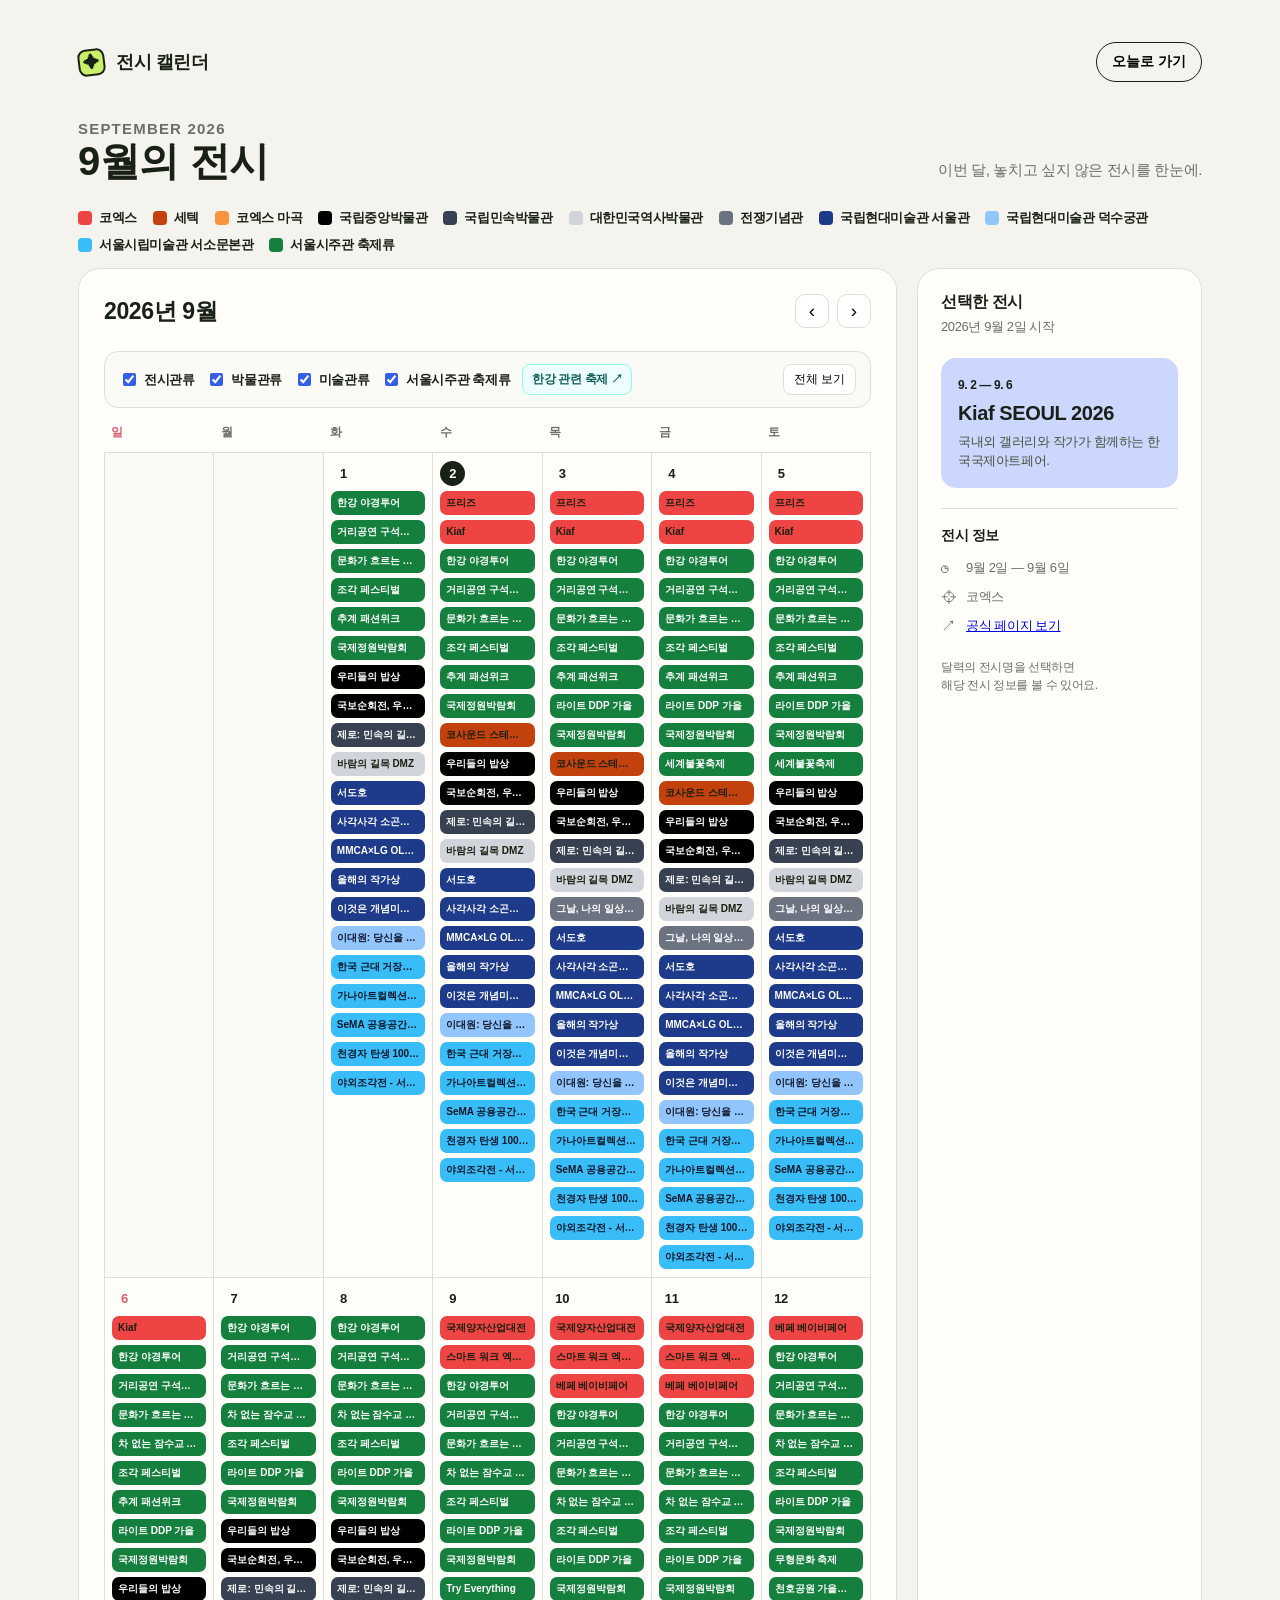
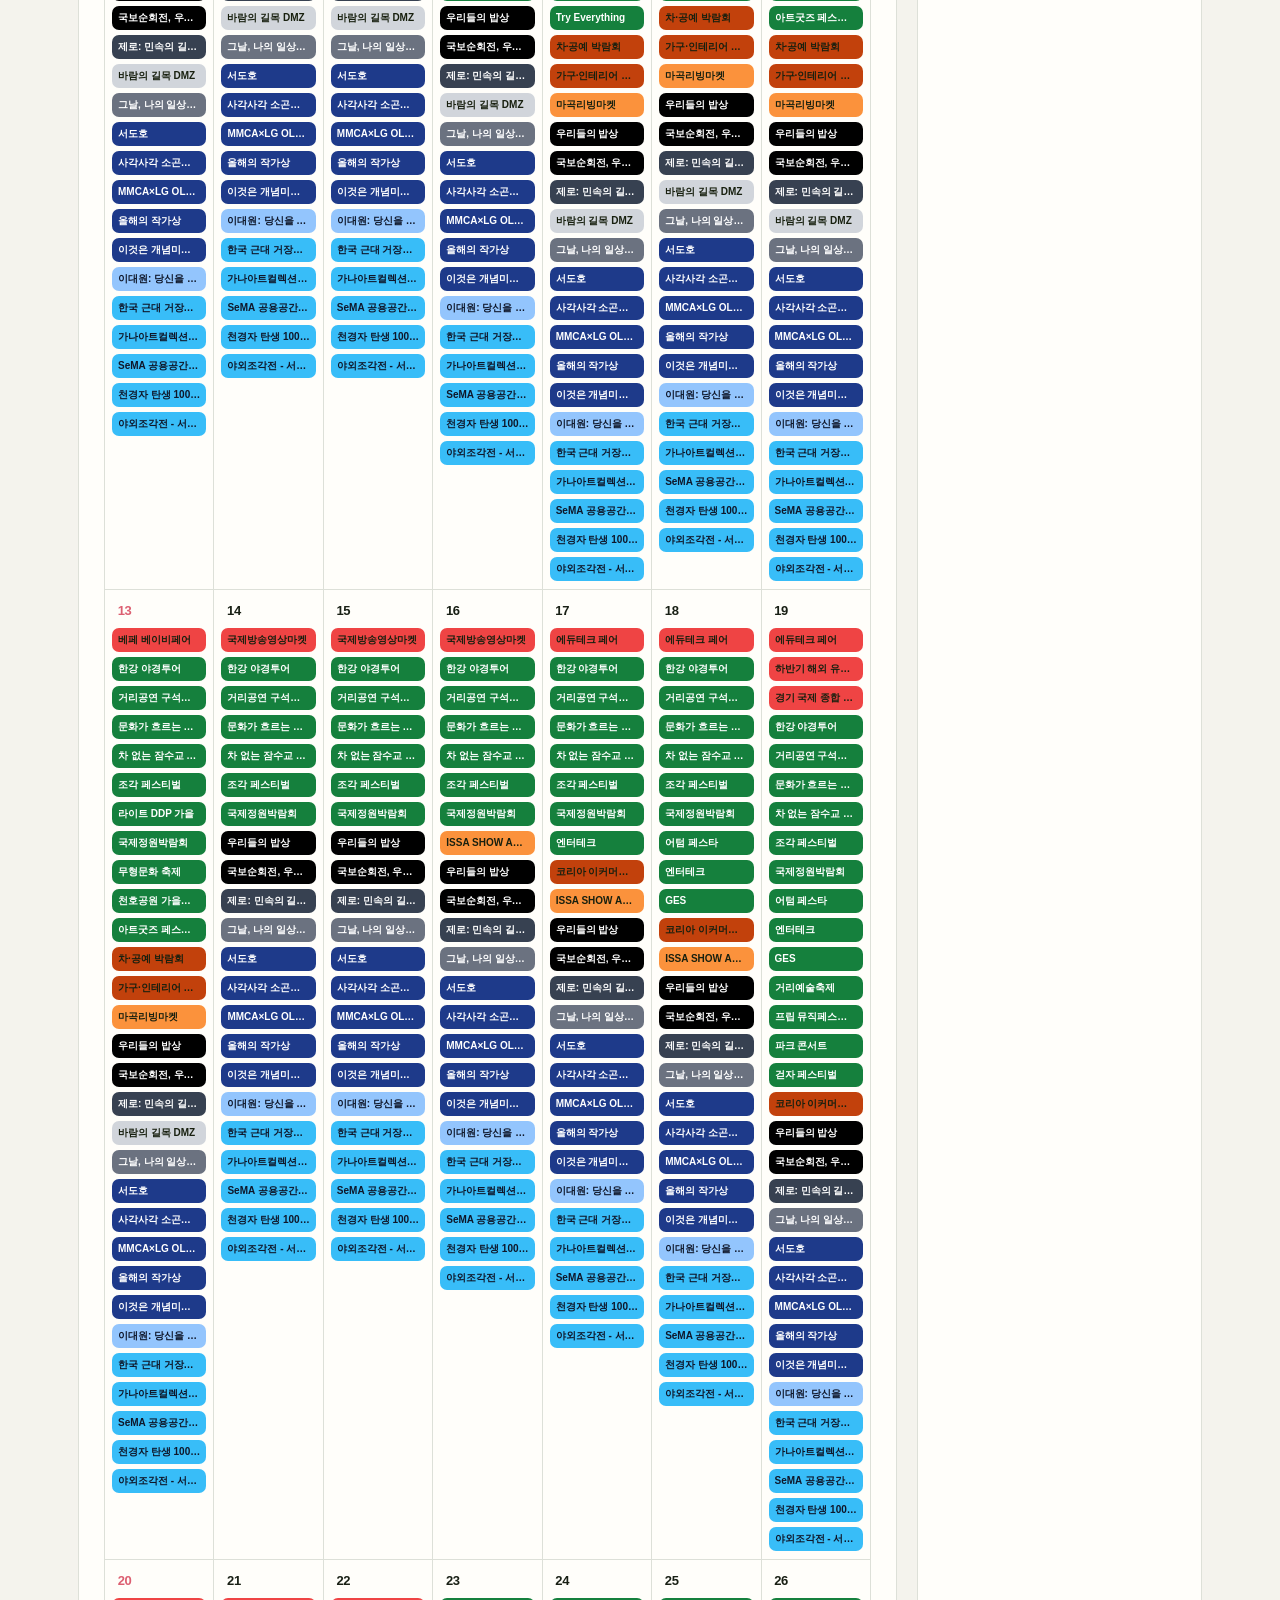
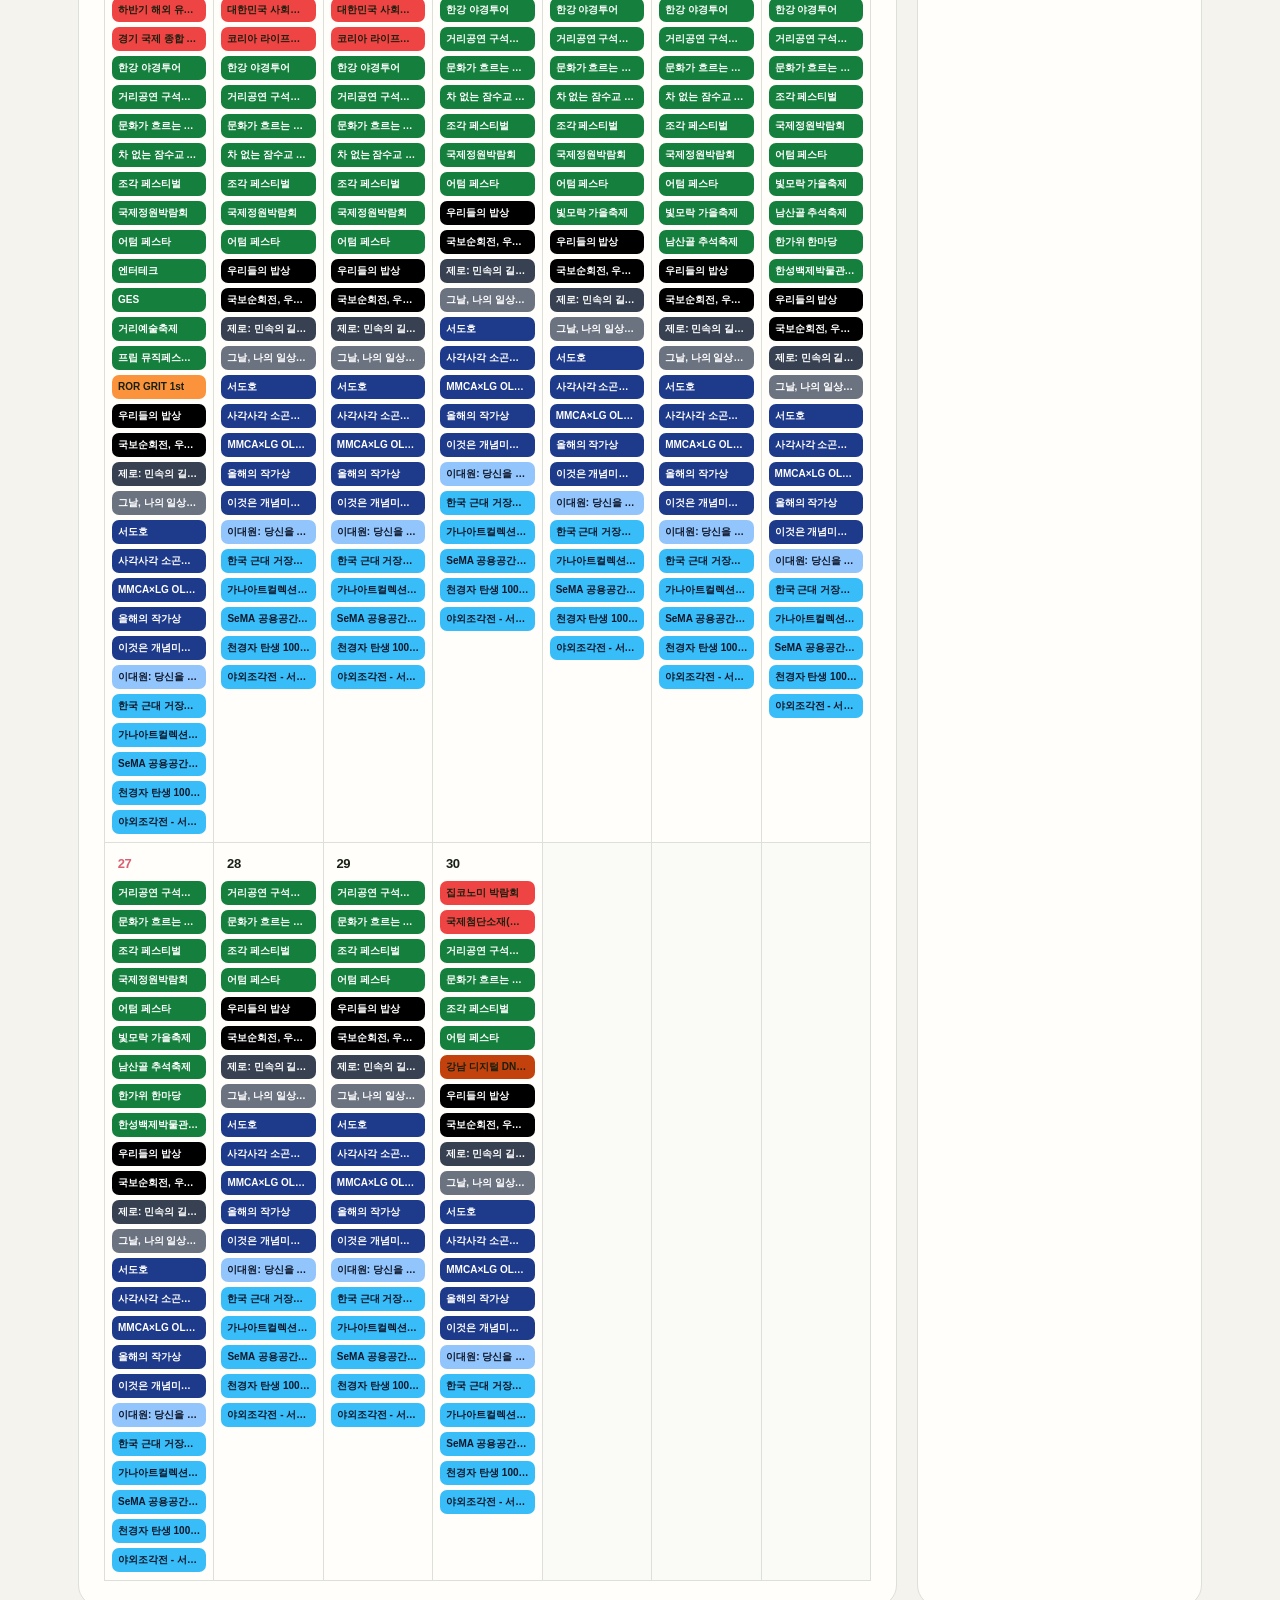
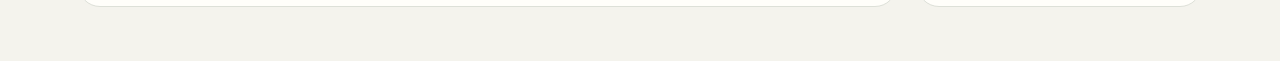
==== index.html @ 0a9fdd8b "Add files via upload" ====
<!doctype html>
<html lang="ko">
<head>
  <meta charset="UTF-8" />
  <meta name="viewport" content="width=device-width, initial-scale=1.0" />
  <title>전시 캘린더</title>
  <style>
    :root { --ink:#192015; --muted:#697167; --paper:#f4f3ed; --card:#fffefa; --line:#dde0d8; --lime:#c8f169; --blue:#355fe8; --pink:#fa9dc4; --orange:#ffad65; }
    *{box-sizing:border-box} body{margin:0;background:var(--paper);font-family:Inter, Pretendard, "Apple SD Gothic Neo", Arial,sans-serif;color:var(--ink);letter-spacing:-.025em}
    .page{max-width:1180px;margin:auto;padding:42px 28px 54px}.top{display:flex;align-items:center;justify-content:space-between;margin-bottom:38px}.brand{display:flex;align-items:center;gap:11px;font-size:18px;font-weight:800}.mark{width:27px;height:27px;background:var(--lime);border:2px solid var(--ink);border-radius:8px;display:grid;place-items:center;font-size:16px;transform:rotate(-7deg)}.today{border:1.5px solid var(--ink);background:transparent;border-radius:999px;padding:10px 15px;font:inherit;font-size:14px;font-weight:700;cursor:pointer}.intro{display:flex;align-items:end;justify-content:space-between;margin-bottom:26px}.kicker{color:var(--blue);font-size:13px;font-weight:800;text-transform:uppercase;letter-spacing:.08em;margin:0 0 9px}.intro h1{font-size:40px;line-height:1.08;margin:0;font-weight:800}.intro p{margin:0 0 3px;color:var(--muted);font-size:15px}.layout{display:grid;grid-template-columns:minmax(0,1fr) 285px;gap:20px}.calendar,.side{background:var(--card);border:1px solid var(--line);border-radius:22px}.calendar{padding:25px}.monthbar{display:flex;align-items:center;justify-content:space-between;margin-bottom:23px}.monthbar h2{margin:0;font-size:23px}.arrows{display:flex;gap:8px}.arrows button{width:34px;height:34px;border:1px solid var(--line);border-radius:10px;background:white;font-size:19px;cursor:pointer}.week,.grid{display:grid;grid-template-columns:repeat(7,1fr)}.week div{font-size:12px;font-weight:800;color:var(--muted);padding:0 7px 11px}.week div:first-child{color:#dc5f71}.grid{border-top:1px solid var(--line);border-left:1px solid var(--line)}.day{min-height:114px;padding:8px 7px;border-right:1px solid var(--line);border-bottom:1px solid var(--line);position:relative}.num{font-size:13px;font-weight:700;display:inline-grid;place-items:center;width:25px;height:25px;border-radius:50%}.sun .num{color:#dc5f71}.blank{background:#fafaf6}.event{display:block;width:100%;text-align:left;border:0;border-radius:7px;margin-top:5px;padding:5px 6px;color:#18200f;font:700 11px/1.2 inherit;cursor:pointer;white-space:nowrap;overflow:hidden;text-overflow:ellipsis}.blue{background:#ef9a9a}.orange{background:#d95c62}.purple{background:#f7c4c4}.magok{background:#ffcaca}.lime{background:#7ea6f2}.pink{background:#b4c9ff}.museum{background:#5279cf}.history{background:#9bb8f5}.war{background:#6b8ddd}.chosen .num{background:var(--ink);color:white}.side{padding:23px}.side h3{font-size:16px;margin:0 0 5px}.side .date{font-size:13px;color:var(--muted);margin-bottom:22px}.feature{background:var(--lime);border-radius:15px;padding:17px;margin-bottom:20px}.feature span{font-size:12px;font-weight:800}.feature h4{font-size:20px;line-height:1.2;margin:8px 0}.feature p{font-size:13px;line-height:1.45;margin:0;color:#45513a}.detail{border-top:1px solid var(--line);padding-top:18px}.detail h4{font-size:14px;margin:0 0 14px}.meta{display:flex;gap:10px;margin:11px 0;font-size:13px;color:var(--muted)}.icon{font-size:15px;width:15px}.hint{font-size:12px;color:var(--muted);line-height:1.5;margin:22px 0 0}@media(max-width:760px){.page{padding:25px 15px}.intro{display:block}.intro p{margin-top:12px}.layout{grid-template-columns:1fr}.side{display:none}.calendar{padding:15px;border-radius:17px}.day{min-height:72px;padding:5px}.event{font-size:9px;padding:4px}.intro h1{font-size:32px}.week div{padding:0 4px 9px}.monthbar{margin-bottom:16px}}
    .week,.grid{grid-template-columns:repeat(7,minmax(0,1fr))}
    .calendar,.day,.side{min-width:0}
    .event{max-width:100%;font-family:inherit;font-size:10px;font-weight:600;line-height:1.4}
    .feature h4,.feature p,.meta{overflow-wrap:anywhere}
    .event-name{display:block;overflow:hidden;text-overflow:ellipsis;white-space:nowrap}
    .event.blue,.event.orange,.event.purple,.event.magok{background:#ffdede}
    .event.blue{border:2px solid #e63946}.event.orange{border:2px solid #9b2226}.event.purple{border:2px solid #f77f00}.event.magok{border:2px solid #6a1b9a}
    .event.lime,.event.pink,.event.museum,.event.history,.event.war,.event.mmca,.event.mmcaD{background:#dce8ff}
    .event.lime{border:2px solid #1d4ed8}.event.pink{border:2px solid #06b6d4}.event.museum{border:2px solid #1e3a8a}.event.history{border:2px solid #16a34a}.event.war{border:2px solid #7c3aed}
    .event.blue,.event.orange,.event.purple,.event.magok,.event.lime,.event.pink,.event.museum,.event.history,.event.war,.event.mmca,.event.mmcaD{background:#f5f5f1;border:0}
    .venue-legend{display:none}
    .event.blue{background:#ef4444}.event.orange{background:#f97316}.event.purple{background:#c2410c}.event.magok{background:#fb923c}
    .event.lime{background:#111827;color:#fff}.event.pink{background:#374151;color:#fff}.event.museum{background:#000;color:#fff}.event.history{background:#d1d5db}.event.war{background:#6b7280;color:#fff}.event.mmca{background:#1e3a8a;color:#fff}.event.mmcaD{background:#93c5fd;color:#0f172a}.event.sema{background:#38bdf8;color:#0f172a}
    .event.festival{background:#15803d;color:#fff}
    .venue-legend{display:flex}.venue-legend .blue{background:#ef4444}.venue-legend .orange{background:#f97316}.venue-legend .purple{background:#c2410c}.venue-legend .magok{background:#fb923c}.venue-legend .museum{background:#000}.venue-legend .folk{background:#374151}.venue-legend .history{background:#d1d5db}.venue-legend .war{background:#6b7280}.venue-legend .mmca{background:#1e3a8a}.venue-legend .mmcaD{background:#93c5fd}.venue-legend .sema{background:#38bdf8}.venue-legend .festival{background:#15803d}
    .event-period{display:block;font-size:12px;font-weight:400;margin-top:2px}
    .venue-legend{display:flex;flex-wrap:wrap;gap:9px 16px;margin:0 0 14px;font-size:13px;font-weight:600}.venue-legend span{display:flex;align-items:center;gap:7px;white-space:nowrap}.venue-legend i{display:inline-block;flex:0 0 14px;width:14px;height:14px;border-radius:4px}.feature{background:#cbd7ff}
    .purple{background:#f7c4c4}.magok{background:#ffcaca}.museum{background:#5279cf}.folk{background:#b4c9ff}.history{background:#9bb8f5}.war{background:#6b8ddd}
    .filters{display:flex;align-items:center;gap:12px;flex-wrap:wrap;margin:0 0 16px;padding:12px 14px;border:1px solid var(--line);border-radius:14px;background:#fafaf6;font-size:13px}.filters label{display:flex;align-items:center;gap:5px;font-weight:600}.filters input{accent-color:var(--blue)}.external-filter{display:inline-flex;align-items:center;padding:6px 9px;border:1px solid #99f6e4;border-radius:8px;background:#ecfeff;color:#115e59;text-decoration:none;font-weight:700;font-size:12px}.filters button{margin-left:auto;border:1px solid var(--line);border-radius:8px;background:#fff;padding:6px 10px;cursor:pointer;font:inherit;font-size:12px}
    .timeline{display:none;margin:0 0 18px;padding:10px;border:1px solid var(--line);border-radius:12px;background:#fafaf6;overflow:hidden}.timeline-grid,.timeline-ruler{display:grid;grid-template-columns:repeat(30,minmax(0,1fr));gap:3px;align-items:center}.timeline-ruler{margin-bottom:6px;font-size:10px;color:var(--muted);text-align:center}.timeline-bar{grid-column:var(--start)/var(--end);height:22px;border-radius:6px;padding:3px 7px;white-space:nowrap;overflow:hidden;text-overflow:ellipsis;font-size:10px;font-weight:700;color:#fff}.timeline-bar.museum{background:#111827}.timeline-bar.art{background:#2563eb}.timeline-bar.venue{background:#ef4444}.timeline-bar.festival{background:#16a34a}
    .view-switch{display:none}
  </style>
</head>
<body>
  <main class="page">
    <header class="top"><div class="brand"><span class="mark">✦</span> 전시 캘린더</div><button class="today">오늘로 가기</button></header>
    <section class="intro"><div><p class="kicker">September 2026</p><h1>9월의 전시</h1></div><p>이번 달, 놓치고 싶지 않은 전시를 한눈에.</p></section>
    <div class="venue-legend" aria-label="전시장 색상 안내"><span><i class="blue"></i>코엑스</span><span><i class="purple"></i>세텍</span><span><i class="magok"></i>코엑스 마곡</span><span><i class="museum"></i>국립중앙박물관</span><span><i class="folk"></i>국립민속박물관</span><span><i class="history"></i>대한민국역사박물관</span><span><i class="war"></i>전쟁기념관</span><span><i class="mmca"></i>국립현대미술관 서울관</span><span><i class="mmcaD"></i>국립현대미술관 덕수궁관</span><span><i class="sema"></i>서울시립미술관 서소문본관</span><span><i class="festival"></i>서울시주관 축제류</span></div>
    <section class="layout"><div class="calendar"><div class="monthbar"><h2>2026년 9월</h2><div class="arrows"><button aria-label="이전 달">‹</button><button aria-label="다음 달">›</button></div></div><div class="filters" aria-label="전시 유형 필터"><label><input type="checkbox" value="venue" checked>전시관류</label><label><input type="checkbox" value="museum" checked>박물관류</label><label><input type="checkbox" value="art" checked>미술관류</label><label><input type="checkbox" value="festival" checked>서울시주관 축제류</label><a class="external-filter" href="https://hangang.seoul.go.kr/www/eventMng/list.do?srchType=list&evntSn=&mid=538&pageNo=1&keyword=&opt4=&opt11=&opt12=&opt13=&opt14=Y" target="_blank" rel="noopener">한강 관련 축제 ↗</a><button id="resetFilters" type="button">전체 보기</button></div><div class="week"><div>일</div><div>월</div><div>화</div><div>수</div><div>목</div><div>금</div><div>토</div></div><div class="grid" id="calendar"></div></div>
      <aside class="side"><h3 id="sideTitle">선택한 전시</h3><div class="date" id="sideDate">2026년 9월 2일 시작</div><div class="feature" id="feature"><span>9. 2 — 9. 6</span><h4>Kiaf SEOUL 2026</h4><p>국내외 갤러리와 작가가 함께하는 한국국제아트페어.</p></div><div class="detail"><h4>전시 정보</h4><div class="meta"><span class="icon">◷</span><span id="period">9월 2일 — 9월 6일</span></div><div class="meta"><span class="icon">⌖</span><span id="place">코엑스</span></div><div class="meta"><span class="icon">↗</span><a id="officialLink" href="https://www.coex.co.kr/event/exhibitions-calendar/" target="_blank" rel="noopener">공식 페이지 보기</a></div></div><p class="hint">달력의 전시명을 선택하면<br/>해당 전시 정보를 볼 수 있어요.</p></aside>
    </section>
  </main>
  <script>
    const events=[{d:2,n:'프리즈 서울 2026',c:'blue',end:5},{d:2,n:'Kiaf SEOUL 2026',c:'lime',end:6},{d:9,n:'국제양자산업대전',c:'pink',end:11},{d:9,n:'스마트 워크 엑스포',c:'orange',end:11},{d:10,n:'베페 베이비페어',c:'lime',end:13},{d:14,n:'2026년 국제방송영상마켓',c:'orange',end:16},{d:17,n:'에듀테크 페어',c:'blue',end:19},{d:19,n:'2026 하반기 해외 유학박람회 / 이민박람회',c:'pink',end:20},{d:19,n:'경기 국제 종합 학술대회 및 치과기자재 전시회(GAMEX 2026)',c:'lime',end:20},{d:21,n:'제3회 대한민국 사회적가치 페스타',c:'blue',end:22},{d:21,n:'코리아 라이프사이언스 위크 2026',c:'orange',end:22},{d:30,n:'제12회 집코노미 박람회 2026',c:'pink',end:1,endMonth:10},{d:30,n:'제14회국제첨단소재(세라믹, 탄소, 접착코팅필름)기술대전',c:'lime',end:2,endMonth:10}];
    events.forEach(event=>event.venue='코엑스');
    events.push(
      {d:2,end:4,n:'제19회 폐기물·자원순환산업전(RETECH) & 차세대 분체·유체기술전(A-POWDER TECH)',c:'orange',venue:'킨텍스'},
      {d:4,end:4,n:'제18회 자원순환의 날',c:'pink',venue:'킨텍스'},
      {d:4,end:6,n:'궁디팡팡 캣페스타 ILSAN',c:'blue',venue:'킨텍스'},
      {d:9,end:11,n:'이차전지 소재 · 부품 및 장비전 (K-BATTERY SHOW 2026)',c:'lime',venue:'킨텍스'},
      {d:9,end:11,n:'제6회 국제 운송 · 공급망관리 산업전',c:'blue',venue:'킨텍스'},
      {d:18,end:20,n:'2026 로컬 콘텐츠 페스타',c:'orange',venue:'킨텍스'},
      {d:30,end:2,endMonth:10,n:'2026 산학연협력 EXPO',c:'blue',venue:'킨텍스'}
    );
    events.push(
      {d:1,end:26,n:'한강 야경투어',venue:'서울시주관 축제류'},
      {d:1,end:30,n:'서울 거리공연 구석구석 라이브',venue:'서울시주관 축제류'},
      {d:1,end:30,n:'문화가 흐르는 서울광장',venue:'서울시주관 축제류'},
      {d:6,end:25,n:'차 없는 잠수교 뚜벅뚜벅 축제',venue:'서울시주관 축제류'},
      {d:1,end:30,n:'서울 조각 페스티벌',venue:'서울시주관 축제류'},
      {d:1,end:6,n:'2026 추계 서울 패션위크',venue:'서울시주관 축제류'},
      {d:3,end:13,n:'서울라이트 DDP 2026 가을',venue:'서울시주관 축제류'},
      {d:1,end:27,n:'서울국제정원박람회',venue:'서울시주관 축제류'},
      {d:4,end:5,n:'서울세계불꽃축제',venue:'서울시주관 축제류'},
      {d:9,end:10,n:'Try Everything',venue:'서울시주관 축제류'},
      {d:12,end:13,n:'서울 무형문화 축제',venue:'서울시주관 축제류'},
      {d:12,end:13,n:'2026 천호공원 가을축제',venue:'서울시주관 축제류'},
      {d:12,end:13,n:'서울 아트굿즈 페스티벌',venue:'서울시주관 축제류'},
      {d:18,end:30,n:'2026 서울 어텀 페스타',venue:'서울시주관 축제류'},
      {d:17,end:20,n:'엔터테크 서울',venue:'서울시주관 축제류'},
      {d:18,end:20,n:'GES 2026',venue:'서울시주관 축제류'},
      {d:19,end:20,n:'서울거리예술축제',venue:'서울시주관 축제류'},
      {d:19,end:20,n:'2026 서울 프립 뮤직페스티벌',venue:'서울시주관 축제류'},
      {d:19,end:19,n:'파크 콘서트',venue:'서울시주관 축제류'},
      {d:19,end:19,n:'서울 걷자 페스티벌',venue:'서울시주관 축제류'},
      {d:24,end:27,n:'빛모락 가을축제',venue:'서울시주관 축제류'},
      {d:25,end:27,n:'남산골 추석축제',venue:'서울시주관 축제류'},
      {d:26,end:27,n:'한가위 한마당',venue:'서울시주관 축제류'},
      {d:26,end:27,n:'한성백제박물관 한가위 큰잔치',venue:'서울시주관 축제류'}
    );
    events.push(
      {d:2,end:4,n:'코사운드 스테이지테크 2026',venue:'세텍'},
      {d:10,end:13,n:'2026 서울 차·공예 박람회',venue:'세텍'},
      {d:10,end:13,n:'2026 서울 가구·인테리어 박람회',venue:'세텍'},
      {d:17,end:19,n:'2026 코리아 이커머스 페어',venue:'세텍'},
      {d:30,end:30,n:'강남 디지털 DNA 페스티벌',venue:'세텍'}
    );
    events.push(
      {d:10,end:13,n:'마곡리빙마켓',venue:'코엑스 마곡'},
      {d:16,end:18,n:'ISSA SHOW ASIA 2026',venue:'코엑스 마곡'},
      {d:20,end:20,n:'ROR GRIT SEOUL 1st',venue:'코엑스 마곡'}
    );
    events.push(
      {d:1,end:30,n:'우리들의 밥상',venue:'국립중앙박물관'},
      {d:1,end:30,n:'국보순회전, 우리 동네에서 만나는 보물',venue:'국립중앙박물관'}
    );
    events.push(
      {d:1,end:30,n:'제로: 민속의 길에서 만난 북한',venue:'국립민속박물관'}
    );
    events.splice(0, events.length, ...events.filter(event=>event.venue!=='킨텍스'));
    events.push(
      {d:1,end:13,n:'바람의 길목 DMZ',venue:'대한민국역사박물관'}
    );
    events.push(
      {d:3,end:30,n:'그날, 나의 일상은 전쟁이 되었다',venue:'전쟁기념관'}
    );
    events.push(
      {d:1,end:30,n:'서도호',venue:'국립현대미술관'},
      {d:1,end:30,n:'사각사각 소곤소곤',venue:'국립현대미술관'},
      {d:1,end:30,n:'MMCA×LG OLED 시리즈 2026',venue:'국립현대미술관'},
      {d:1,end:30,n:'올해의 작가상 2026',venue:'국립현대미술관'},
      {d:1,end:30,n:'이것은 개념미술이 (아니)다',venue:'국립현대미술관'}
    );
    events.push({d:1,end:30,n:'이대원: 당신을 슬프게 하는 것은 하나도 없다',venue:'국립현대미술관 덕수궁관'});
    events.push(
      {d:1,end:30,n:'2026년 한국 근대 거장전 《유영국: 산은 내 안에 있다》',venue:'서울시립미술관 서소문본관'},
      {d:1,end:30,n:'가나아트컬렉션 《기술의 저변: 경계에 선 장면들》',venue:'서울시립미술관 서소문본관'},
      {d:1,end:30,n:'SeMA 공용공간 프로젝트 《영원히 교차하는 춤》',venue:'서울시립미술관 서소문본관'},
      {d:1,end:30,n:'천경자 탄생 100주년 기념 《영혼을 울리는 바람을 향하여》',venue:'서울시립미술관 서소문본관'},
      {d:1,end:30,n:'야외조각전 - 서소문본관',venue:'서울시립미술관 서소문본관'}
    );
    const venueColors={'코엑스':'blue','킨텍스':'orange','세텍':'purple','코엑스 마곡':'magok','국립중앙박물관':'museum','국립민속박물관':'pink','대한민국역사박물관':'history','전쟁기념관':'war','국립현대미술관':'mmca','국립현대미술관 덕수궁관':'mmcaD','서울시립미술관 서소문본관':'sema'};
    const venueLinks={'코엑스':'https://www.coex.co.kr/event/exhibitions-calendar/','킨텍스':'https://www.kintex.com/web/ko/event/clist.do?searchType=11','세텍':'https://www.setec.or.kr/front/schedule/calendar.do','코엑스 마곡':'https://coexmagok.co.kr/event-schedule/calendar/','국립중앙박물관':'https://www.museum.go.kr/MUSEUM/contents/M0202010000.do?menuId=current','국립민속박물관':'https://www.nfm.go.kr/user/planexhibition/home/20/selectPlanExhibitionNList.do?planExhibitionGbn=HOME','대한민국역사박물관':'https://www.much.go.kr/MUCH/contents/M02010100000.do?searchExhDivision=play&schExhCategory=EXH01','전쟁기념관':'https://www.warmemo.or.kr:8443/Home/H20000/H20200/boardList','국립현대미술관':'https://www.mmca.go.kr/exhibitions/progressList.do','국립현대미술관 덕수궁관':'https://www.mmca.go.kr/exhibitions/progressList.do','서울시립미술관 서소문본관':'https://sema.seoul.go.kr/kr/whatson/landing','서울시주관 축제류':'https://festival.seoul.go.kr/festival/year/loadMap.do'};
    const actualPeriods={'우리들의 밥상':['7월 1일','10월 25일'],'국보순회전, 우리 동네에서 만나는 보물':['5월 19일','11월 29일'],'제로: 민속의 길에서 만난 북한':['8월 12일','2027년 2월 14일'],'바람의 길목 DMZ':['6월 11일','9월 13일'],'그날, 나의 일상은 전쟁이 되었다':['9월 3일','11월 29일'],'서도호':['8월 27일','2027년 2월 9일'],'사각사각 소곤소곤':['8월 15일','10월 25일'],'MMCA×LG OLED 시리즈 2026':['7월 31일','11월 29일'],'올해의 작가상 2026':['7월 24일','12월 6일'],'이것은 개념미술이 (아니)다':['6월 19일','10월 11일'],'이대원: 당신을 슬프게 하는 것은 하나도 없다':['8월 6일','11월 8일'],'2026년 한국 근대 거장전 《유영국: 산은 내 안에 있다》':['5월 19일','10월 25일'],'가나아트컬렉션 《기술의 저변: 경계에 선 장면들》':['4월 16일','11월 22일'],'SeMA 공용공간 프로젝트 《영원히 교차하는 춤》':['2025년 8월 13일','2026년 12월 31일'],'천경자 탄생 100주년 기념 《영혼을 울리는 바람을 향하여》':['상시','상시'],'야외조각전 - 서소문본관':['상시','상시']};
    const venueBackgrounds={'코엑스':'#ef9a9a','킨텍스':'#d95c62','세텍':'#f7c4c4','코엑스 마곡':'#ffcaca','국립중앙박물관':'#5279cf','국립민속박물관':'#b4c9ff','대한민국역사박물관':'#9bb8f5','전쟁기념관':'#6b8ddd','국립현대미술관':'#bfdbfe','국립현대미술관 덕수궁관':'#dbeafe','서울시립미술관 서소문본관':'#bae6fd','서울시주관 축제류':'#bbf7d0'};
    const museumVenues=['국립중앙박물관','국립민속박물관','대한민국역사박물관','전쟁기념관'];
    const artVenues=['국립현대미술관','국립현대미술관 덕수궁관','서울시립미술관 서소문본관'];
    events.forEach(event=>{event.c=venueColors[event.venue]||'festival';event.link=venueLinks[event.venue];event.actual=actualPeriods[event.n];event.category=event.venue==='서울시주관 축제류'?'festival':museumVenues.includes(event.venue)?'museum':artVenues.includes(event.venue)?'art':'venue'});
    const grid=document.querySelector('#calendar'); for(let i=0;i<2;i++)grid.innerHTML+='<div class="day blank"></div>'; for(let d=1;d<=30;d++){const e=events.filter(x=>d>=x.d&&d<=(x.endMonth===10?30:x.end)); const el=document.createElement('div');el.className='day '+(d===6||d===13||d===20||d===27?'sun ':'')+(d===2?'chosen':'');el.innerHTML='<span class="num">'+d+'</span>'+e.map(x=>'<button class="event '+x.c+'" data-name="'+x.n+'" data-start="'+x.d+'" data-end="'+x.end+'"><span class="event-name">'+x.n+'</span></button>').join('');grid.append(el)} for(let i=0;i<3;i++)grid.innerHTML+='<div class="day blank"></div>';
    document.querySelectorAll('.event').forEach(b=>{b.type='button';b.title=b.dataset.name;b.onclick=(e)=>{e.preventDefault();e.stopPropagation();const event=events.find(x=>x.n===b.dataset.name);const endMonth=event.endMonth||9;const actual=event.actual||['9월 '+b.dataset.start+'일',endMonth+'월 '+b.dataset.end+'일'];document.querySelectorAll('.chosen').forEach(x=>x.classList.remove('chosen'));b.parentElement.classList.add('chosen');document.querySelector('#sideTitle').textContent='선택한 전시';document.querySelector('#sideDate').textContent=actual[0]+' 시작';document.querySelector('#feature h4').textContent=b.dataset.name;document.querySelector('#feature').style.background=venueBackgrounds[event.venue];document.querySelector('#feature p').textContent=event.venue+' 공식 일정에 등록된 전시회입니다.';document.querySelector('#feature span').textContent=actual[0]+' — '+actual[1];document.querySelector('#period').textContent=actual[0]+' — '+actual[1];document.querySelector('#place').textContent=event.venue;document.querySelector('#officialLink').href=event.link||'#'}});
    document.querySelectorAll('.event').forEach(b=>{const event=events.find(x=>x.n===b.dataset.name);b.dataset.category=event.category});
    const filterBoxes=[...document.querySelectorAll('.filters input')]; const applyFilters=()=>{const active=filterBoxes.filter(x=>x.checked).map(x=>x.value);document.querySelectorAll('.event,.timeline-bar').forEach(b=>b.style.display=active.includes(b.dataset.category)?'block':'none')}; filterBoxes.forEach(x=>x.addEventListener('change',applyFilters)); document.querySelector('#resetFilters').onclick=()=>{filterBoxes.forEach(x=>x.checked=true);applyFilters()};
    const conciseName = name => name.replace(/\b20\d{2}년?\s*/g,'').replace(/제\s*\d+\s*회\s*/g,'').replace(/서울|SEOUL|KOREA/gi,'').replace(/\s+/g,' ').trim();
    document.querySelectorAll('.event-name').forEach(label=>{label.textContent=conciseName(label.textContent)});
  </script>
</body>
</html>
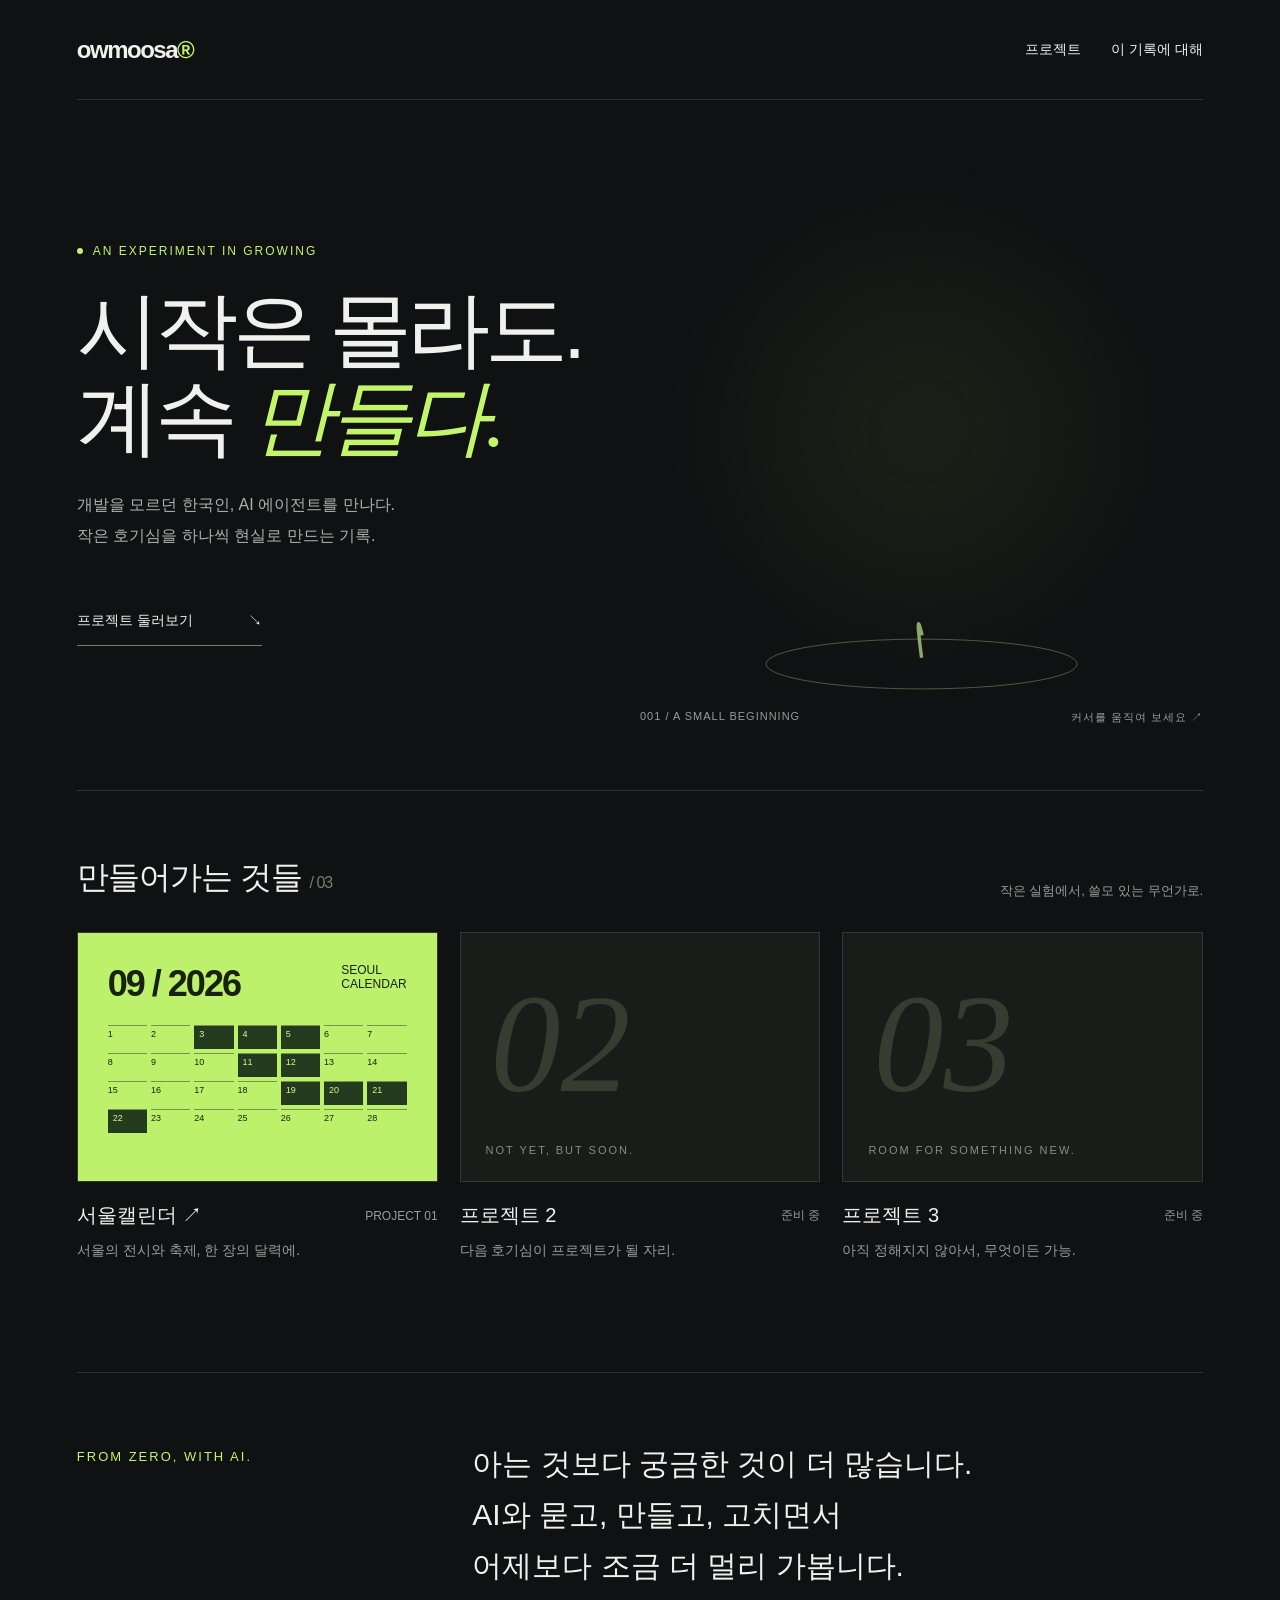
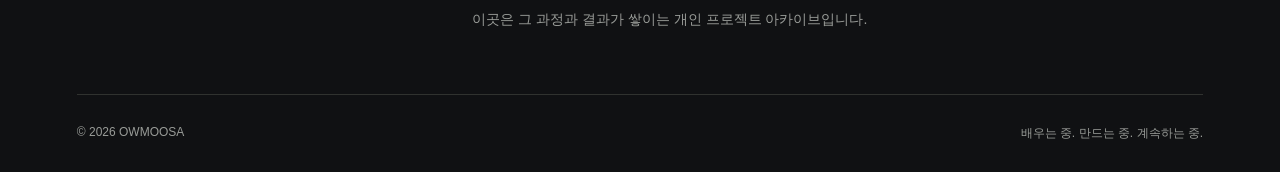
==== commit d9080156: "Update calendar and project homepage" ====
--- a/index.html
+++ b/index.html
@@ -1,144 +1,2 @@
 <!doctype html>
-<html lang="ko">
-<head>
-  <meta charset="UTF-8" />
-  <meta name="viewport" content="width=device-width, initial-scale=1.0" />
-  <title>전시 캘린더</title>
-  <style>
-    :root { --ink:#192015; --muted:#697167; --paper:#f4f3ed; --card:#fffefa; --line:#dde0d8; --lime:#c8f169; --blue:#355fe8; --pink:#fa9dc4; --orange:#ffad65; }
-    *{box-sizing:border-box} body{margin:0;background:var(--paper);font-family:Inter, Pretendard, "Apple SD Gothic Neo", Arial,sans-serif;color:var(--ink);letter-spacing:-.025em}
-    .page{max-width:1180px;margin:auto;padding:42px 28px 54px}.top{display:flex;align-items:center;justify-content:space-between;margin-bottom:38px}.brand{display:flex;align-items:center;gap:11px;font-size:18px;font-weight:800}.mark{width:27px;height:27px;background:var(--lime);border:2px solid var(--ink);border-radius:8px;display:grid;place-items:center;font-size:16px;transform:rotate(-7deg)}.today{border:1.5px solid var(--ink);background:transparent;border-radius:999px;padding:10px 15px;font:inherit;font-size:14px;font-weight:700;cursor:pointer}.intro{display:flex;align-items:end;justify-content:space-between;margin-bottom:26px}.kicker{color:var(--blue);font-size:13px;font-weight:800;text-transform:uppercase;letter-spacing:.08em;margin:0 0 9px}.intro h1{font-size:40px;line-height:1.08;margin:0;font-weight:800}.intro p{margin:0 0 3px;color:var(--muted);font-size:15px}.layout{display:grid;grid-template-columns:minmax(0,1fr) 285px;gap:20px}.calendar,.side{background:var(--card);border:1px solid var(--line);border-radius:22px}.calendar{padding:25px}.monthbar{display:flex;align-items:center;justify-content:space-between;margin-bottom:23px}.monthbar h2{margin:0;font-size:23px}.arrows{display:flex;gap:8px}.arrows button{width:34px;height:34px;border:1px solid var(--line);border-radius:10px;background:white;font-size:19px;cursor:pointer}.week,.grid{display:grid;grid-template-columns:repeat(7,1fr)}.week div{font-size:12px;font-weight:800;color:var(--muted);padding:0 7px 11px}.week div:first-child{color:#dc5f71}.grid{border-top:1px solid var(--line);border-left:1px solid var(--line)}.day{min-height:114px;padding:8px 7px;border-right:1px solid var(--line);border-bottom:1px solid var(--line);position:relative}.num{font-size:13px;font-weight:700;display:inline-grid;place-items:center;width:25px;height:25px;border-radius:50%}.sun .num{color:#dc5f71}.blank{background:#fafaf6}.event{display:block;width:100%;text-align:left;border:0;border-radius:7px;margin-top:5px;padding:5px 6px;color:#18200f;font:700 11px/1.2 inherit;cursor:pointer;white-space:nowrap;overflow:hidden;text-overflow:ellipsis}.blue{background:#ef9a9a}.orange{background:#d95c62}.purple{background:#f7c4c4}.magok{background:#ffcaca}.lime{background:#7ea6f2}.pink{background:#b4c9ff}.museum{background:#5279cf}.history{background:#9bb8f5}.war{background:#6b8ddd}.chosen .num{background:var(--ink);color:white}.side{padding:23px}.side h3{font-size:16px;margin:0 0 5px}.side .date{font-size:13px;color:var(--muted);margin-bottom:22px}.feature{background:var(--lime);border-radius:15px;padding:17px;margin-bottom:20px}.feature span{font-size:12px;font-weight:800}.feature h4{font-size:20px;line-height:1.2;margin:8px 0}.feature p{font-size:13px;line-height:1.45;margin:0;color:#45513a}.detail{border-top:1px solid var(--line);padding-top:18px}.detail h4{font-size:14px;margin:0 0 14px}.meta{display:flex;gap:10px;margin:11px 0;font-size:13px;color:var(--muted)}.icon{font-size:15px;width:15px}.hint{font-size:12px;color:var(--muted);line-height:1.5;margin:22px 0 0}@media(max-width:760px){.page{padding:25px 15px}.intro{display:block}.intro p{margin-top:12px}.layout{grid-template-columns:1fr}.side{display:none}.calendar{padding:15px;border-radius:17px}.day{min-height:72px;padding:5px}.event{font-size:9px;padding:4px}.intro h1{font-size:32px}.week div{padding:0 4px 9px}.monthbar{margin-bottom:16px}}
-    .week,.grid{grid-template-columns:repeat(7,minmax(0,1fr))}
-    .calendar,.day,.side{min-width:0}
-    .event{max-width:100%;font-family:inherit;font-size:10px;font-weight:600;line-height:1.4}
-    .feature h4,.feature p,.meta{overflow-wrap:anywhere}
-    .event-name{display:block;overflow:hidden;text-overflow:ellipsis;white-space:nowrap}
-    .event.blue,.event.orange,.event.purple,.event.magok{background:#ffdede}
-    .event.blue{border:2px solid #e63946}.event.orange{border:2px solid #9b2226}.event.purple{border:2px solid #f77f00}.event.magok{border:2px solid #6a1b9a}
-    .event.lime,.event.pink,.event.museum,.event.history,.event.war,.event.mmca,.event.mmcaD{background:#dce8ff}
-    .event.lime{border:2px solid #1d4ed8}.event.pink{border:2px solid #06b6d4}.event.museum{border:2px solid #1e3a8a}.event.history{border:2px solid #16a34a}.event.war{border:2px solid #7c3aed}
-    .event.blue,.event.orange,.event.purple,.event.magok,.event.lime,.event.pink,.event.museum,.event.history,.event.war,.event.mmca,.event.mmcaD{background:#f5f5f1;border:0}
-    .venue-legend{display:none}
-    .event.blue{background:#ef4444}.event.orange{background:#f97316}.event.purple{background:#c2410c}.event.magok{background:#fb923c}
-    .event.lime{background:#111827;color:#fff}.event.pink{background:#374151;color:#fff}.event.museum{background:#000;color:#fff}.event.history{background:#d1d5db}.event.war{background:#6b7280;color:#fff}.event.mmca{background:#1e3a8a;color:#fff}.event.mmcaD{background:#93c5fd;color:#0f172a}.event.sema{background:#38bdf8;color:#0f172a}
-    .event.festival{background:#15803d;color:#fff}
-    .venue-legend{display:flex}.venue-legend .blue{background:#ef4444}.venue-legend .orange{background:#f97316}.venue-legend .purple{background:#c2410c}.venue-legend .magok{background:#fb923c}.venue-legend .museum{background:#000}.venue-legend .folk{background:#374151}.venue-legend .history{background:#d1d5db}.venue-legend .war{background:#6b7280}.venue-legend .mmca{background:#1e3a8a}.venue-legend .mmcaD{background:#93c5fd}.venue-legend .sema{background:#38bdf8}.venue-legend .festival{background:#15803d}
-    .event-period{display:block;font-size:12px;font-weight:400;margin-top:2px}
-    .venue-legend{display:flex;flex-wrap:wrap;gap:9px 16px;margin:0 0 14px;font-size:13px;font-weight:600}.venue-legend span{display:flex;align-items:center;gap:7px;white-space:nowrap}.venue-legend i{display:inline-block;flex:0 0 14px;width:14px;height:14px;border-radius:4px}.feature{background:#cbd7ff}
-    .purple{background:#f7c4c4}.magok{background:#ffcaca}.museum{background:#5279cf}.folk{background:#b4c9ff}.history{background:#9bb8f5}.war{background:#6b8ddd}
-    .filters{display:flex;align-items:center;gap:12px;flex-wrap:wrap;margin:0 0 16px;padding:12px 14px;border:1px solid var(--line);border-radius:14px;background:#fafaf6;font-size:13px}.filters label{display:flex;align-items:center;gap:5px;font-weight:600}.filters input{accent-color:var(--blue)}.external-filter{display:inline-flex;align-items:center;padding:6px 9px;border:1px solid #99f6e4;border-radius:8px;background:#ecfeff;color:#115e59;text-decoration:none;font-weight:700;font-size:12px}.filters button{margin-left:auto;border:1px solid var(--line);border-radius:8px;background:#fff;padding:6px 10px;cursor:pointer;font:inherit;font-size:12px}
-    .timeline{display:none;margin:0 0 18px;padding:10px;border:1px solid var(--line);border-radius:12px;background:#fafaf6;overflow:hidden}.timeline-grid,.timeline-ruler{display:grid;grid-template-columns:repeat(30,minmax(0,1fr));gap:3px;align-items:center}.timeline-ruler{margin-bottom:6px;font-size:10px;color:var(--muted);text-align:center}.timeline-bar{grid-column:var(--start)/var(--end);height:22px;border-radius:6px;padding:3px 7px;white-space:nowrap;overflow:hidden;text-overflow:ellipsis;font-size:10px;font-weight:700;color:#fff}.timeline-bar.museum{background:#111827}.timeline-bar.art{background:#2563eb}.timeline-bar.venue{background:#ef4444}.timeline-bar.festival{background:#16a34a}
-    .view-switch{display:none}
-  </style>
-</head>
-<body>
-  <main class="page">
-    <header class="top"><div class="brand"><span class="mark">✦</span> 전시 캘린더</div><button class="today">오늘로 가기</button></header>
-    <section class="intro"><div><p class="kicker">September 2026</p><h1>9월의 전시</h1></div><p>이번 달, 놓치고 싶지 않은 전시를 한눈에.</p></section>
-    <div class="venue-legend" aria-label="전시장 색상 안내"><span><i class="blue"></i>코엑스</span><span><i class="purple"></i>세텍</span><span><i class="magok"></i>코엑스 마곡</span><span><i class="museum"></i>국립중앙박물관</span><span><i class="folk"></i>국립민속박물관</span><span><i class="history"></i>대한민국역사박물관</span><span><i class="war"></i>전쟁기념관</span><span><i class="mmca"></i>국립현대미술관 서울관</span><span><i class="mmcaD"></i>국립현대미술관 덕수궁관</span><span><i class="sema"></i>서울시립미술관 서소문본관</span><span><i class="festival"></i>서울시주관 축제류</span></div>
-    <section class="layout"><div class="calendar"><div class="monthbar"><h2>2026년 9월</h2><div class="arrows"><button aria-label="이전 달">‹</button><button aria-label="다음 달">›</button></div></div><div class="filters" aria-label="전시 유형 필터"><label><input type="checkbox" value="venue" checked>전시관류</label><label><input type="checkbox" value="museum" checked>박물관류</label><label><input type="checkbox" value="art" checked>미술관류</label><label><input type="checkbox" value="festival" checked>서울시주관 축제류</label><a class="external-filter" href="https://hangang.seoul.go.kr/www/eventMng/list.do?srchType=list&evntSn=&mid=538&pageNo=1&keyword=&opt4=&opt11=&opt12=&opt13=&opt14=Y" target="_blank" rel="noopener">한강 관련 축제 ↗</a><button id="resetFilters" type="button">전체 보기</button></div><div class="week"><div>일</div><div>월</div><div>화</div><div>수</div><div>목</div><div>금</div><div>토</div></div><div class="grid" id="calendar"></div></div>
-      <aside class="side"><h3 id="sideTitle">선택한 전시</h3><div class="date" id="sideDate">2026년 9월 2일 시작</div><div class="feature" id="feature"><span>9. 2 — 9. 6</span><h4>Kiaf SEOUL 2026</h4><p>국내외 갤러리와 작가가 함께하는 한국국제아트페어.</p></div><div class="detail"><h4>전시 정보</h4><div class="meta"><span class="icon">◷</span><span id="period">9월 2일 — 9월 6일</span></div><div class="meta"><span class="icon">⌖</span><span id="place">코엑스</span></div><div class="meta"><span class="icon">↗</span><a id="officialLink" href="https://www.coex.co.kr/event/exhibitions-calendar/" target="_blank" rel="noopener">공식 페이지 보기</a></div></div><p class="hint">달력의 전시명을 선택하면<br/>해당 전시 정보를 볼 수 있어요.</p></aside>
-    </section>
-  </main>
-  <script>
-    const events=[{d:2,n:'프리즈 서울 2026',c:'blue',end:5},{d:2,n:'Kiaf SEOUL 2026',c:'lime',end:6},{d:9,n:'국제양자산업대전',c:'pink',end:11},{d:9,n:'스마트 워크 엑스포',c:'orange',end:11},{d:10,n:'베페 베이비페어',c:'lime',end:13},{d:14,n:'2026년 국제방송영상마켓',c:'orange',end:16},{d:17,n:'에듀테크 페어',c:'blue',end:19},{d:19,n:'2026 하반기 해외 유학박람회 / 이민박람회',c:'pink',end:20},{d:19,n:'경기 국제 종합 학술대회 및 치과기자재 전시회(GAMEX 2026)',c:'lime',end:20},{d:21,n:'제3회 대한민국 사회적가치 페스타',c:'blue',end:22},{d:21,n:'코리아 라이프사이언스 위크 2026',c:'orange',end:22},{d:30,n:'제12회 집코노미 박람회 2026',c:'pink',end:1,endMonth:10},{d:30,n:'제14회국제첨단소재(세라믹, 탄소, 접착코팅필름)기술대전',c:'lime',end:2,endMonth:10}];
-    events.forEach(event=>event.venue='코엑스');
-    events.push(
-      {d:2,end:4,n:'제19회 폐기물·자원순환산업전(RETECH) & 차세대 분체·유체기술전(A-POWDER TECH)',c:'orange',venue:'킨텍스'},
-      {d:4,end:4,n:'제18회 자원순환의 날',c:'pink',venue:'킨텍스'},
-      {d:4,end:6,n:'궁디팡팡 캣페스타 ILSAN',c:'blue',venue:'킨텍스'},
-      {d:9,end:11,n:'이차전지 소재 · 부품 및 장비전 (K-BATTERY SHOW 2026)',c:'lime',venue:'킨텍스'},
-      {d:9,end:11,n:'제6회 국제 운송 · 공급망관리 산업전',c:'blue',venue:'킨텍스'},
-      {d:18,end:20,n:'2026 로컬 콘텐츠 페스타',c:'orange',venue:'킨텍스'},
-      {d:30,end:2,endMonth:10,n:'2026 산학연협력 EXPO',c:'blue',venue:'킨텍스'}
-    );
-    events.push(
-      {d:1,end:26,n:'한강 야경투어',venue:'서울시주관 축제류'},
-      {d:1,end:30,n:'서울 거리공연 구석구석 라이브',venue:'서울시주관 축제류'},
-      {d:1,end:30,n:'문화가 흐르는 서울광장',venue:'서울시주관 축제류'},
-      {d:6,end:25,n:'차 없는 잠수교 뚜벅뚜벅 축제',venue:'서울시주관 축제류'},
-      {d:1,end:30,n:'서울 조각 페스티벌',venue:'서울시주관 축제류'},
-      {d:1,end:6,n:'2026 추계 서울 패션위크',venue:'서울시주관 축제류'},
-      {d:3,end:13,n:'서울라이트 DDP 2026 가을',venue:'서울시주관 축제류'},
-      {d:1,end:27,n:'서울국제정원박람회',venue:'서울시주관 축제류'},
-      {d:4,end:5,n:'서울세계불꽃축제',venue:'서울시주관 축제류'},
-      {d:9,end:10,n:'Try Everything',venue:'서울시주관 축제류'},
-      {d:12,end:13,n:'서울 무형문화 축제',venue:'서울시주관 축제류'},
-      {d:12,end:13,n:'2026 천호공원 가을축제',venue:'서울시주관 축제류'},
-      {d:12,end:13,n:'서울 아트굿즈 페스티벌',venue:'서울시주관 축제류'},
-      {d:18,end:30,n:'2026 서울 어텀 페스타',venue:'서울시주관 축제류'},
-      {d:17,end:20,n:'엔터테크 서울',venue:'서울시주관 축제류'},
-      {d:18,end:20,n:'GES 2026',venue:'서울시주관 축제류'},
-      {d:19,end:20,n:'서울거리예술축제',venue:'서울시주관 축제류'},
-      {d:19,end:20,n:'2026 서울 프립 뮤직페스티벌',venue:'서울시주관 축제류'},
-      {d:19,end:19,n:'파크 콘서트',venue:'서울시주관 축제류'},
-      {d:19,end:19,n:'서울 걷자 페스티벌',venue:'서울시주관 축제류'},
-      {d:24,end:27,n:'빛모락 가을축제',venue:'서울시주관 축제류'},
-      {d:25,end:27,n:'남산골 추석축제',venue:'서울시주관 축제류'},
-      {d:26,end:27,n:'한가위 한마당',venue:'서울시주관 축제류'},
-      {d:26,end:27,n:'한성백제박물관 한가위 큰잔치',venue:'서울시주관 축제류'}
-    );
-    events.push(
-      {d:2,end:4,n:'코사운드 스테이지테크 2026',venue:'세텍'},
-      {d:10,end:13,n:'2026 서울 차·공예 박람회',venue:'세텍'},
-      {d:10,end:13,n:'2026 서울 가구·인테리어 박람회',venue:'세텍'},
-      {d:17,end:19,n:'2026 코리아 이커머스 페어',venue:'세텍'},
-      {d:30,end:30,n:'강남 디지털 DNA 페스티벌',venue:'세텍'}
-    );
-    events.push(
-      {d:10,end:13,n:'마곡리빙마켓',venue:'코엑스 마곡'},
-      {d:16,end:18,n:'ISSA SHOW ASIA 2026',venue:'코엑스 마곡'},
-      {d:20,end:20,n:'ROR GRIT SEOUL 1st',venue:'코엑스 마곡'}
-    );
-    events.push(
-      {d:1,end:30,n:'우리들의 밥상',venue:'국립중앙박물관'},
-      {d:1,end:30,n:'국보순회전, 우리 동네에서 만나는 보물',venue:'국립중앙박물관'}
-    );
-    events.push(
-      {d:1,end:30,n:'제로: 민속의 길에서 만난 북한',venue:'국립민속박물관'}
-    );
-    events.splice(0, events.length, ...events.filter(event=>event.venue!=='킨텍스'));
-    events.push(
-      {d:1,end:13,n:'바람의 길목 DMZ',venue:'대한민국역사박물관'}
-    );
-    events.push(
-      {d:3,end:30,n:'그날, 나의 일상은 전쟁이 되었다',venue:'전쟁기념관'}
-    );
-    events.push(
-      {d:1,end:30,n:'서도호',venue:'국립현대미술관'},
-      {d:1,end:30,n:'사각사각 소곤소곤',venue:'국립현대미술관'},
-      {d:1,end:30,n:'MMCA×LG OLED 시리즈 2026',venue:'국립현대미술관'},
-      {d:1,end:30,n:'올해의 작가상 2026',venue:'국립현대미술관'},
-      {d:1,end:30,n:'이것은 개념미술이 (아니)다',venue:'국립현대미술관'}
-    );
-    events.push({d:1,end:30,n:'이대원: 당신을 슬프게 하는 것은 하나도 없다',venue:'국립현대미술관 덕수궁관'});
-    events.push(
-      {d:1,end:30,n:'2026년 한국 근대 거장전 《유영국: 산은 내 안에 있다》',venue:'서울시립미술관 서소문본관'},
-      {d:1,end:30,n:'가나아트컬렉션 《기술의 저변: 경계에 선 장면들》',venue:'서울시립미술관 서소문본관'},
-      {d:1,end:30,n:'SeMA 공용공간 프로젝트 《영원히 교차하는 춤》',venue:'서울시립미술관 서소문본관'},
-      {d:1,end:30,n:'천경자 탄생 100주년 기념 《영혼을 울리는 바람을 향하여》',venue:'서울시립미술관 서소문본관'},
-      {d:1,end:30,n:'야외조각전 - 서소문본관',venue:'서울시립미술관 서소문본관'}
-    );
-    const venueColors={'코엑스':'blue','킨텍스':'orange','세텍':'purple','코엑스 마곡':'magok','국립중앙박물관':'museum','국립민속박물관':'pink','대한민국역사박물관':'history','전쟁기념관':'war','국립현대미술관':'mmca','국립현대미술관 덕수궁관':'mmcaD','서울시립미술관 서소문본관':'sema'};
-    const venueLinks={'코엑스':'https://www.coex.co.kr/event/exhibitions-calendar/','킨텍스':'https://www.kintex.com/web/ko/event/clist.do?searchType=11','세텍':'https://www.setec.or.kr/front/schedule/calendar.do','코엑스 마곡':'https://coexmagok.co.kr/event-schedule/calendar/','국립중앙박물관':'https://www.museum.go.kr/MUSEUM/contents/M0202010000.do?menuId=current','국립민속박물관':'https://www.nfm.go.kr/user/planexhibition/home/20/selectPlanExhibitionNList.do?planExhibitionGbn=HOME','대한민국역사박물관':'https://www.much.go.kr/MUCH/contents/M02010100000.do?searchExhDivision=play&schExhCategory=EXH01','전쟁기념관':'https://www.warmemo.or.kr:8443/Home/H20000/H20200/boardList','국립현대미술관':'https://www.mmca.go.kr/exhibitions/progressList.do','국립현대미술관 덕수궁관':'https://www.mmca.go.kr/exhibitions/progressList.do','서울시립미술관 서소문본관':'https://sema.seoul.go.kr/kr/whatson/landing','서울시주관 축제류':'https://festival.seoul.go.kr/festival/year/loadMap.do'};
-    const actualPeriods={'우리들의 밥상':['7월 1일','10월 25일'],'국보순회전, 우리 동네에서 만나는 보물':['5월 19일','11월 29일'],'제로: 민속의 길에서 만난 북한':['8월 12일','2027년 2월 14일'],'바람의 길목 DMZ':['6월 11일','9월 13일'],'그날, 나의 일상은 전쟁이 되었다':['9월 3일','11월 29일'],'서도호':['8월 27일','2027년 2월 9일'],'사각사각 소곤소곤':['8월 15일','10월 25일'],'MMCA×LG OLED 시리즈 2026':['7월 31일','11월 29일'],'올해의 작가상 2026':['7월 24일','12월 6일'],'이것은 개념미술이 (아니)다':['6월 19일','10월 11일'],'이대원: 당신을 슬프게 하는 것은 하나도 없다':['8월 6일','11월 8일'],'2026년 한국 근대 거장전 《유영국: 산은 내 안에 있다》':['5월 19일','10월 25일'],'가나아트컬렉션 《기술의 저변: 경계에 선 장면들》':['4월 16일','11월 22일'],'SeMA 공용공간 프로젝트 《영원히 교차하는 춤》':['2025년 8월 13일','2026년 12월 31일'],'천경자 탄생 100주년 기념 《영혼을 울리는 바람을 향하여》':['상시','상시'],'야외조각전 - 서소문본관':['상시','상시']};
-    const venueBackgrounds={'코엑스':'#ef9a9a','킨텍스':'#d95c62','세텍':'#f7c4c4','코엑스 마곡':'#ffcaca','국립중앙박물관':'#5279cf','국립민속박물관':'#b4c9ff','대한민국역사박물관':'#9bb8f5','전쟁기념관':'#6b8ddd','국립현대미술관':'#bfdbfe','국립현대미술관 덕수궁관':'#dbeafe','서울시립미술관 서소문본관':'#bae6fd','서울시주관 축제류':'#bbf7d0'};
-    const museumVenues=['국립중앙박물관','국립민속박물관','대한민국역사박물관','전쟁기념관'];
-    const artVenues=['국립현대미술관','국립현대미술관 덕수궁관','서울시립미술관 서소문본관'];
-    events.forEach(event=>{event.c=venueColors[event.venue]||'festival';event.link=venueLinks[event.venue];event.actual=actualPeriods[event.n];event.category=event.venue==='서울시주관 축제류'?'festival':museumVenues.includes(event.venue)?'museum':artVenues.includes(event.venue)?'art':'venue'});
-    const grid=document.querySelector('#calendar'); for(let i=0;i<2;i++)grid.innerHTML+='<div class="day blank"></div>'; for(let d=1;d<=30;d++){const e=events.filter(x=>d>=x.d&&d<=(x.endMonth===10?30:x.end)); const el=document.createElement('div');el.className='day '+(d===6||d===13||d===20||d===27?'sun ':'')+(d===2?'chosen':'');el.innerHTML='<span class="num">'+d+'</span>'+e.map(x=>'<button class="event '+x.c+'" data-name="'+x.n+'" data-start="'+x.d+'" data-end="'+x.end+'"><span class="event-name">'+x.n+'</span></button>').join('');grid.append(el)} for(let i=0;i<3;i++)grid.innerHTML+='<div class="day blank"></div>';
-    document.querySelectorAll('.event').forEach(b=>{b.type='button';b.title=b.dataset.name;b.onclick=(e)=>{e.preventDefault();e.stopPropagation();const event=events.find(x=>x.n===b.dataset.name);const endMonth=event.endMonth||9;const actual=event.actual||['9월 '+b.dataset.start+'일',endMonth+'월 '+b.dataset.end+'일'];document.querySelectorAll('.chosen').forEach(x=>x.classList.remove('chosen'));b.parentElement.classList.add('chosen');document.querySelector('#sideTitle').textContent='선택한 전시';document.querySelector('#sideDate').textContent=actual[0]+' 시작';document.querySelector('#feature h4').textContent=b.dataset.name;document.querySelector('#feature').style.background=venueBackgrounds[event.venue];document.querySelector('#feature p').textContent=event.venue+' 공식 일정에 등록된 전시회입니다.';document.querySelector('#feature span').textContent=actual[0]+' — '+actual[1];document.querySelector('#period').textContent=actual[0]+' — '+actual[1];document.querySelector('#place').textContent=event.venue;document.querySelector('#officialLink').href=event.link||'#'}});
-    document.querySelectorAll('.event').forEach(b=>{const event=events.find(x=>x.n===b.dataset.name);b.dataset.category=event.category});
-    const filterBoxes=[...document.querySelectorAll('.filters input')]; const applyFilters=()=>{const active=filterBoxes.filter(x=>x.checked).map(x=>x.value);document.querySelectorAll('.event,.timeline-bar').forEach(b=>b.style.display=active.includes(b.dataset.category)?'block':'none')}; filterBoxes.forEach(x=>x.addEventListener('change',applyFilters)); document.querySelector('#resetFilters').onclick=()=>{filterBoxes.forEach(x=>x.checked=true);applyFilters()};
-    const conciseName = name => name.replace(/\b20\d{2}년?\s*/g,'').replace(/제\s*\d+\s*회\s*/g,'').replace(/서울|SEOUL|KOREA/gi,'').replace(/\s+/g,' ').trim();
-    document.querySelectorAll('.event-name').forEach(label=>{label.textContent=conciseName(label.textContent)});
-  </script>
-</body>
-</html>
-
-
-
-
-
-
-
+<html lang="ko"><head><meta charset="utf-8"><meta name="viewport" content="width=device-width,initial-scale=1"><meta http-equiv="refresh" content="0; url=./5moo4-main.html"><title>5moo4-main</title></head><body><a href="./5moo4-main.html">5moo4-main 열기</a></body></html>
